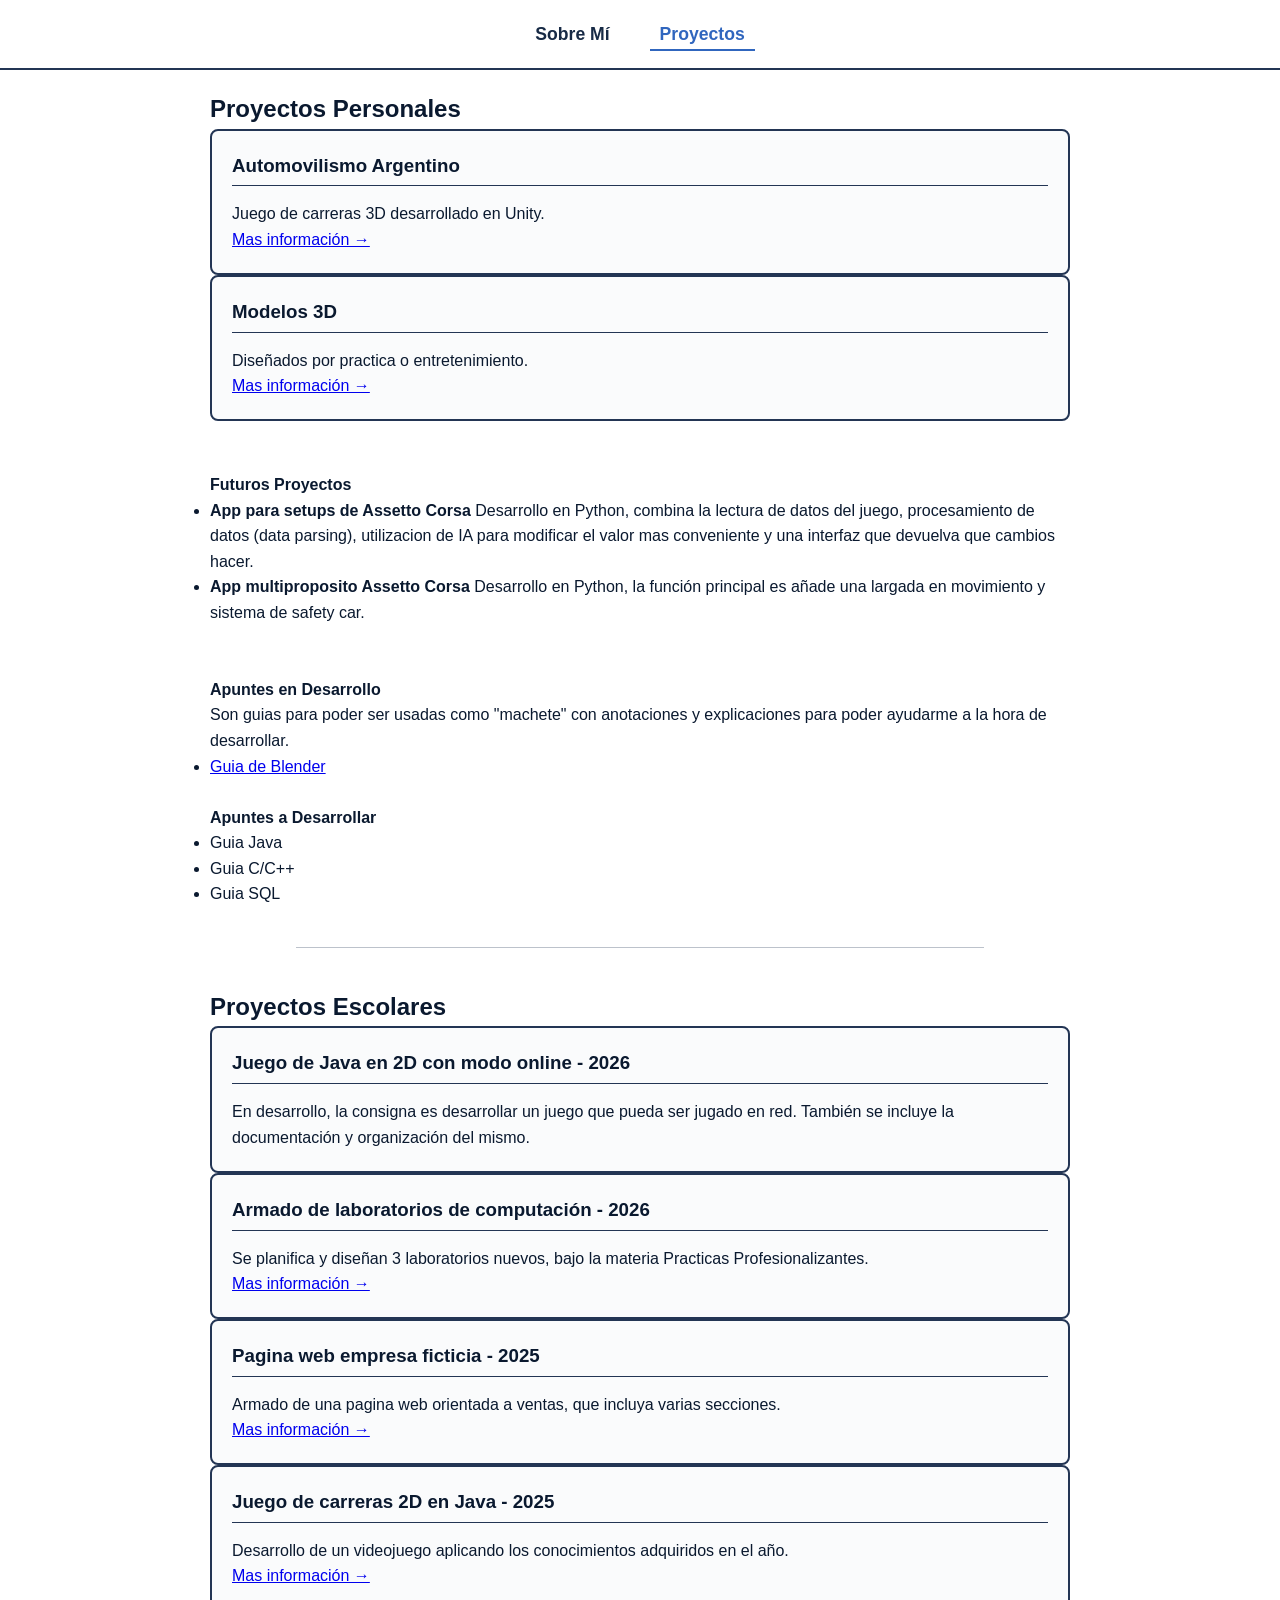
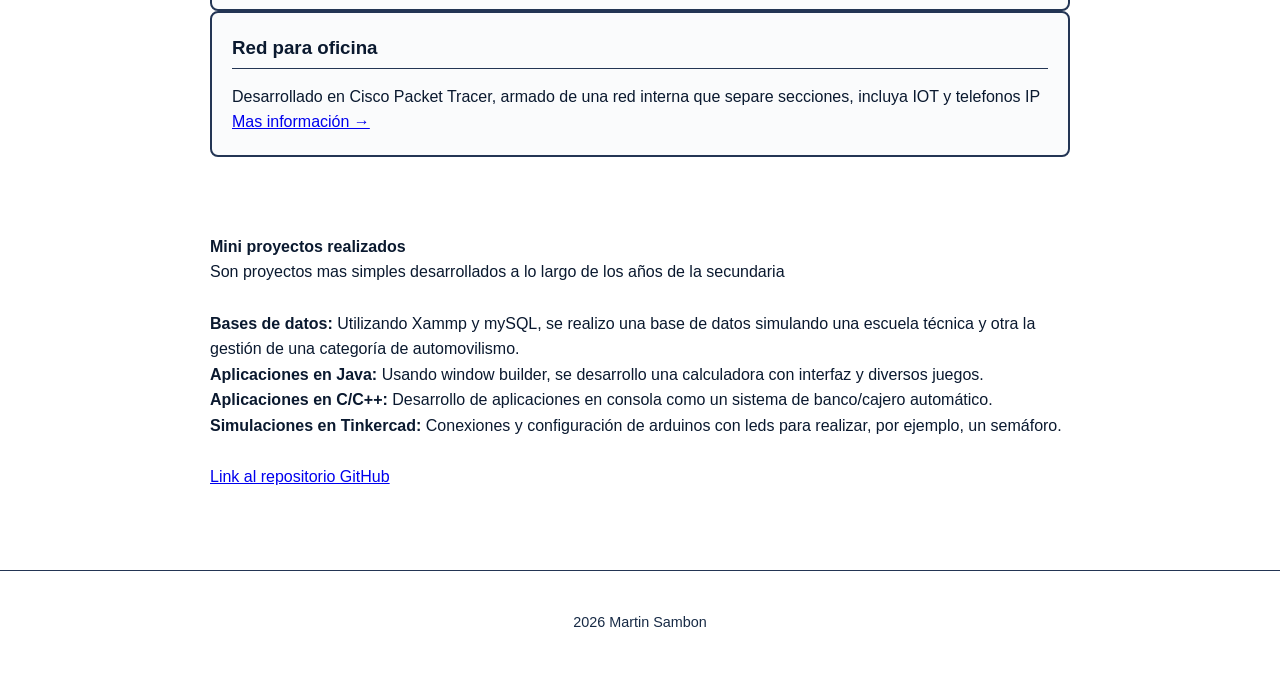
==== proyectos.html @ 6935e2fc "V2" ====
<!DOCTYPE html>
<html lang="es">
<head>
    <meta charset="UTF-8">
    <meta name="viewport" content="width=device-width, initial-scale=1.0">
    <title>Proyectos</title>
    <link rel="stylesheet" href="styles.css">
</head>
<body>

    <!-- Navegación principal -->
    <header>
        <nav>
            <ul>
                <li><a href="index.html">Sobre Mí</a></li>
                <li><a href="proyectos.html" class="active">Proyectos</a></li>
            </ul>
        </nav>
    </header>

    <main class="container">
         <!--  PROYECTOS PERSONALES                                   -->
        <section class="main-section">
            <h2>Proyectos Personales</h2>
            

            <div class="projects-personal-grid">
                
                <div class="interest-column">
                    <h3>Automovilismo Argentino</h3>
                    <p>Juego de carreras 3D desarrollado en Unity.</p>
                    <a href="proyectos/proyecto AA.html" class="project-link">Mas información &rarr;</a>
                </div>

                <div class="interest-column">
                    <h3>Modelos 3D</h3>
                    <p>Diseñados por practica o entretenimiento.</p>
                    <a href="proyectos/modelos 3d.html" class="project-link">Mas información  &rarr;</a>
                </div>

            </div>

            <br>
            <br>

            <div class="sub-project-box">
                <h4>Futuros Proyectos</h4>
                <ul class="simple-list">
                    <li><strong>App para setups de Assetto Corsa</strong> Desarrollo en Python, combina la lectura de datos del juego, procesamiento de datos (data parsing), 
                        utilizacion de IA para modificar el valor mas conveniente y una interfaz que devuelva que cambios hacer.</li>
                    <li><strong>App multiproposito Assetto Corsa</strong> Desarrollo en Python, la función principal es añade una largada en movimiento y sistema de safety car.</li>
                </ul>
            </div>

            <br>
            <br>

            <div class="sub-project-box">
                <h4>Apuntes en Desarrollo</h4>
                <p>Son guias para poder ser usadas como "machete" con anotaciones y explicaciones para poder ayudarme a la hora de desarrollar.</p>
                <ul class="drive-list">
                    <li><a href="https://docs.google.com/document/d/1LDLrqsU2wLgObq2bvg4SwnFFxh4azDF1sgLLjO8KKnU/edit?usp=sharing" target="_blank">Guia de Blender</a></li>
                </ul>
            </div>

            <br>

            <div class="sub-project-box">
                <h4>Apuntes a Desarrollar</h4>
                <ul class="simple-list">
                    <li>Guia Java</li>
                    <li>Guia C/C++</li>
                    <li>Guia SQL</li>
                </ul>
            </div>



        </section>

        <hr class="divider">

        <!--PROYECTOS ESCOLARES -->

        <section class="main-section">
            <h2>Proyectos Escolares</h2>
            
            <div class="academic-grid">
                
                <div class="interest-column">
                    <h3>Juego de Java en 2D con modo online   - 2026</h3>
                    <p>En desarrollo, la consigna es desarrollar un juego que pueda ser jugado en red. También se incluye la documentación y organización del mismo.</p>
                    
                </div>

                <div class="interest-column">
                    <h3>Armado de laboratorios de computación   - 2026</h3>
                    <p>Se planifica y diseñan 3 laboratorios nuevos, bajo la materia Practicas Profesionalizantes.</p>
                    <a href="proyectos/proyecto laboratorio.html" class="project-link">Mas información &rarr;</a>
                </div>

                <div class="interest-column">
                    <h3>Pagina web empresa ficticia   - 2025</h3>
                    <p>Armado de una pagina web orientada a ventas, que incluya varias secciones.</p>
                    <a href="proyectos/pagina web.html" class="project-link">Mas información &rarr;</a>
                </div>

                <div class="interest-column">
                    <h3>Juego de carreras 2D en Java   - 2025</h3>
                    <p>Desarrollo de un videojuego aplicando los conocimientos adquiridos en el año.</p>
                    <a href="proyectos/juego carreras 2D.html" class="project-link">Mas información &rarr;</a>
                </div>

                <div class="interest-column">
                    <h3>Red para oficina</h3>
                    <p>Desarrollado en Cisco Packet Tracer, armado de una red interna que separe secciones, incluya IOT y telefonos IP</p>
                    <a href="proyectos/sistema red.html" class="project-link">Mas información &rarr;</a>
                </div>

            </div>
            <br>
            <br>
            <br>

            <div class="sub-project-box other-projects-box">
                <h4>Mini proyectos realizados</h4>
                <p>Son proyectos mas simples desarrollados a lo largo de los años de la secundaria</p>
                <br>
                <ul><strong>Bases de datos:</strong> Utilizando Xammp y mySQL, se realizo una base de datos simulando una escuela técnica y otra la gestión de una categoría de automovilismo.</ul>
                <ul><strong>Aplicaciones en Java:</strong> Usando window builder, se desarrollo una calculadora con interfaz y diversos juegos.</ul>
                <ul><strong>Aplicaciones en C/C++:</strong> Desarrollo de aplicaciones en consola como un sistema de banco/cajero automático.</ul>
                <ul><strong>Simulaciones en Tinkercad:</strong> Conexiones y configuración de arduinos con leds para realizar, por ejemplo, un semáforo.</ul>
            </div>
        </section>
        <br>
        <a href="https://github.com/Martin079/Oficina-callcenter-redes-2025" target="_blank">Link al repositorio GitHub</a>
    </main>

    <footer>
        <p>2026 Martin Sambon</p>
    </footer>

</body>
</html>
---- styles.css ----
/* --- Variables de Color --- */
:root {
    --bg-color: #ffffff;
    --text-main: #0a192f;       /* Azul oscuro profundo */
    --text-muted: #172a45;      /* Azul oscuro secundario */
    --border-color: #233554;    /* Azul para bordes y líneas */
    --accent-color: #3066be;    /* Azul un poco más vivo para detalles activos */
}

/* --- Estilos Generales --- */
* {
    margin: 0;
    padding: 0;
    box-sizing: border-box;
}

body {
    font-family: 'Segoe UI', Tahoma, Geneva, Verdana, sans-serif;
    background-color: var(--bg-color);
    color: var(--text-main);
    line-height: 1.6;
}

.container {
    max-width: 900px;
    margin: 0 auto;
    padding: 20px;
}

/* --- Navegación --- */
header {
    border-bottom: 2px solid var(--border-color);
    padding: 20px 0;
}

nav ul {
    display: flex;
    justify-content: center;
    list-style: none;
    gap: 30px;
}

nav a {
    color: var(--text-muted);
    text-decoration: none;
    font-weight: 600;
    font-size: 1.1rem;
    padding: 5px 10px;
    transition: color 0.3s;
}

nav a:hover, nav a.active {
    color: var(--accent-color);
    border-bottom: 2px solid var(--accent-color);
}

/* --- Sección Perfil (Centrado con info a la derecha) --- */
.profile-section {
    display: flex;
    justify-content: center;
    margin: 40px 0;
}

.profile-card {
    display: flex;
    align-items: center;
    gap: 40px;
    max-width: 700px;
}

.profile-img {
    width: 150px;
    height: 150px;
    border-radius: 50%;
    object-fit: cover;
    border: 3px solid var(--border-color);
}

.profile-info h1 {
    font-size: 2rem;
    color: var(--text-main);
    margin-bottom: 10px;
}

.education-list {
    list-style-type: square;
    padding-left: 20px;
    color: var(--text-muted);
}

/* --- Párrafo Sobre Mí --- */
.bio-section {
    text-align: justify;
    font-size: 1.1rem;
    max-width: 750px;
    margin: 30px auto;
    color: var(--text-muted);
}

/* --- Separadores --- */
.divider {
    border: 0;
    height: 1px;
    background: var(--border-color);
    opacity: 0.3;
    margin: 40px auto;
    width: 80%;
}

/* --- Sección Intereses (3 Columnas) --- */
.interests-section h2 {
    text-align: center;
    margin-bottom: 30px;
    color: var(--text-main);
}

.interests-grid {
    display: grid;
    grid-template-columns: repeat(3, 1fr);
    gap: 25px;
}

.interest-column {
    border: 2px solid var(--border-color);
    padding: 20px;
    border-radius: 8px;
    background-color: #fafbfc; /* Un blanco roto muy sutil para dar profundidad */
}

.interest-column h3 {
    color: var(--text-main);
    margin-bottom: 15px;
    border-bottom: 1px solid var(--border-color);
    padding-bottom: 5px;
}

.interest-column ul {
    list-style-position: inside;
    color: var(--text-muted);
}

.interest-column li {
    margin-bottom: 8px;
}

/* --- Footer --- */
footer {
    text-align: center;
    padding: 40px 0;
    font-size: 0.9rem;
    color: var(--text-muted);
    border-top: 1px solid var(--border-color);
    margin-top: 60px;
}

/* --- Adaptación para celular --- */
@media (max-width: 768px) {
    .profile-card {
        flex-direction: column;
        text-align: center;
    }
    
    .education-list {
        list-style-position: inside;
        padding-left: 0;
    }

    .interests-grid {
        grid-template-columns: 1fr; /* Pasa a ser una sola columna en pantallas chicas */
    }

    /* ================================================================= */
    /* ESTILOS AÑADIDOS PARA LA SECCIÓN DE PROYECTOS                     */
    /* ================================================================= */

    /* Grid de 2 columnas para Proyectos Personales */
    .projects-personal-grid {
        display: grid;
        grid-template-columns: repeat(2, 1fr);
        gap: 25px;
        margin-bottom: 40px;
    }

    /* Cajas de subproyectos (Apuntes, Futuros, etc.) */
    .sub-project-box {
        margin-bottom: 25px;
        padding: 15px 20px;
        border-left: 4px solid var(--border-color);
        background-color: #fafbfc;
    }

    .sub-project-box h4 {
        color: var(--text-main);
        margin-bottom: 8px;
        font-size: 1.1rem;
    }

    .other-projects-box {
        margin-top: 40px;
    }

    /* Enlaces internos de proyectos */
    .project-link {
        display: inline-block;
        margin-top: 15px;
        color: var(--accent-color);
        text-decoration: none;
        font-weight: bold;
    }

    .project-link:hover {
        text-decoration: underline;
    }

    /* Listas dentro de subproyectos */
    .drive-list, .simple-list {
        padding-left: 20px;
        margin-top: 10px;
    }

    .drive-list a {
        color: var(--accent-color);
        text-decoration: none;
    }

    .drive-list a:hover {
        text-decoration: underline;
    }

    /* Tarjetas de detalles (Anclas) */
    .project-detail-card {
        border: 1px solid var(--border-color);
        padding: 25px;
        margin-bottom: 20px;
        border-radius: 8px;
        scroll-margin-top: 30px; /* Evita que la cabecera tape el título al saltar */
    }

    .project-detail-card h3 {
        margin-bottom: 10px;
        color: var(--text-main);
    }

    /* Grid adaptativo para los 5 proyectos escolares */
    .academic-grid {
        display: grid;
        grid-template-columns: repeat(auto-fit, minmax(240px, 1fr));
        gap: 25px;
    }

    /* Ajustes responsivos para pantallas pequeñas */
    @media (max-width: 768px) {
        .projects-personal-grid {
            grid-template-columns: 1fr;
        }
    }

    /* ESTILOS PARA LA PÁGINA INDIVIDUAL DE PROYECTO  */

    .project-header-section h1 {
        font-size: 2.5rem;
        color: var(--text-main);
        margin-bottom: 5px;
    }

    .project-subtitle {
        color: var(--accent-color);
        font-weight: 600;
        font-size: 1.1rem;
    }

    .project-detail-block {
        margin-bottom: 40px;
    }

    .project-detail-block h2 {
        color: var(--text-main);
        margin-bottom: 15px;
        font-size: 1.6rem;
    }

    .project-gallery {
        display: grid;
        grid-template-columns: repeat(auto-fit, minmax(250px, 1fr));
        gap: 20px;
        margin-top: 15px;
    }

    .gallery-img {
        width: 100%;
        height: auto;
        border: 2px solid var(--border-color);
        border-radius: 6px;
        object-fit: cover;
        transition: transform 0.3s ease;
    }

    .gallery-img:hover {
        transform: scale(1.02);
    }

    .project-explanation {
        color: var(--text-muted);
        text-align: justify;
    }

    /* --- Estilos para enlaces de contacto --- */
        .contact-link {
            color: var(--accent-color);
            text-decoration: none;
            font-weight: 500;
            transition: color 0.2s ease, text-decoration 0.2s ease;
        }

        .contact-link:hover {
            color: var(--text-main);
            text-decoration: underline; /* El subrayado solo aparece al pasar el cursor */
        }
}
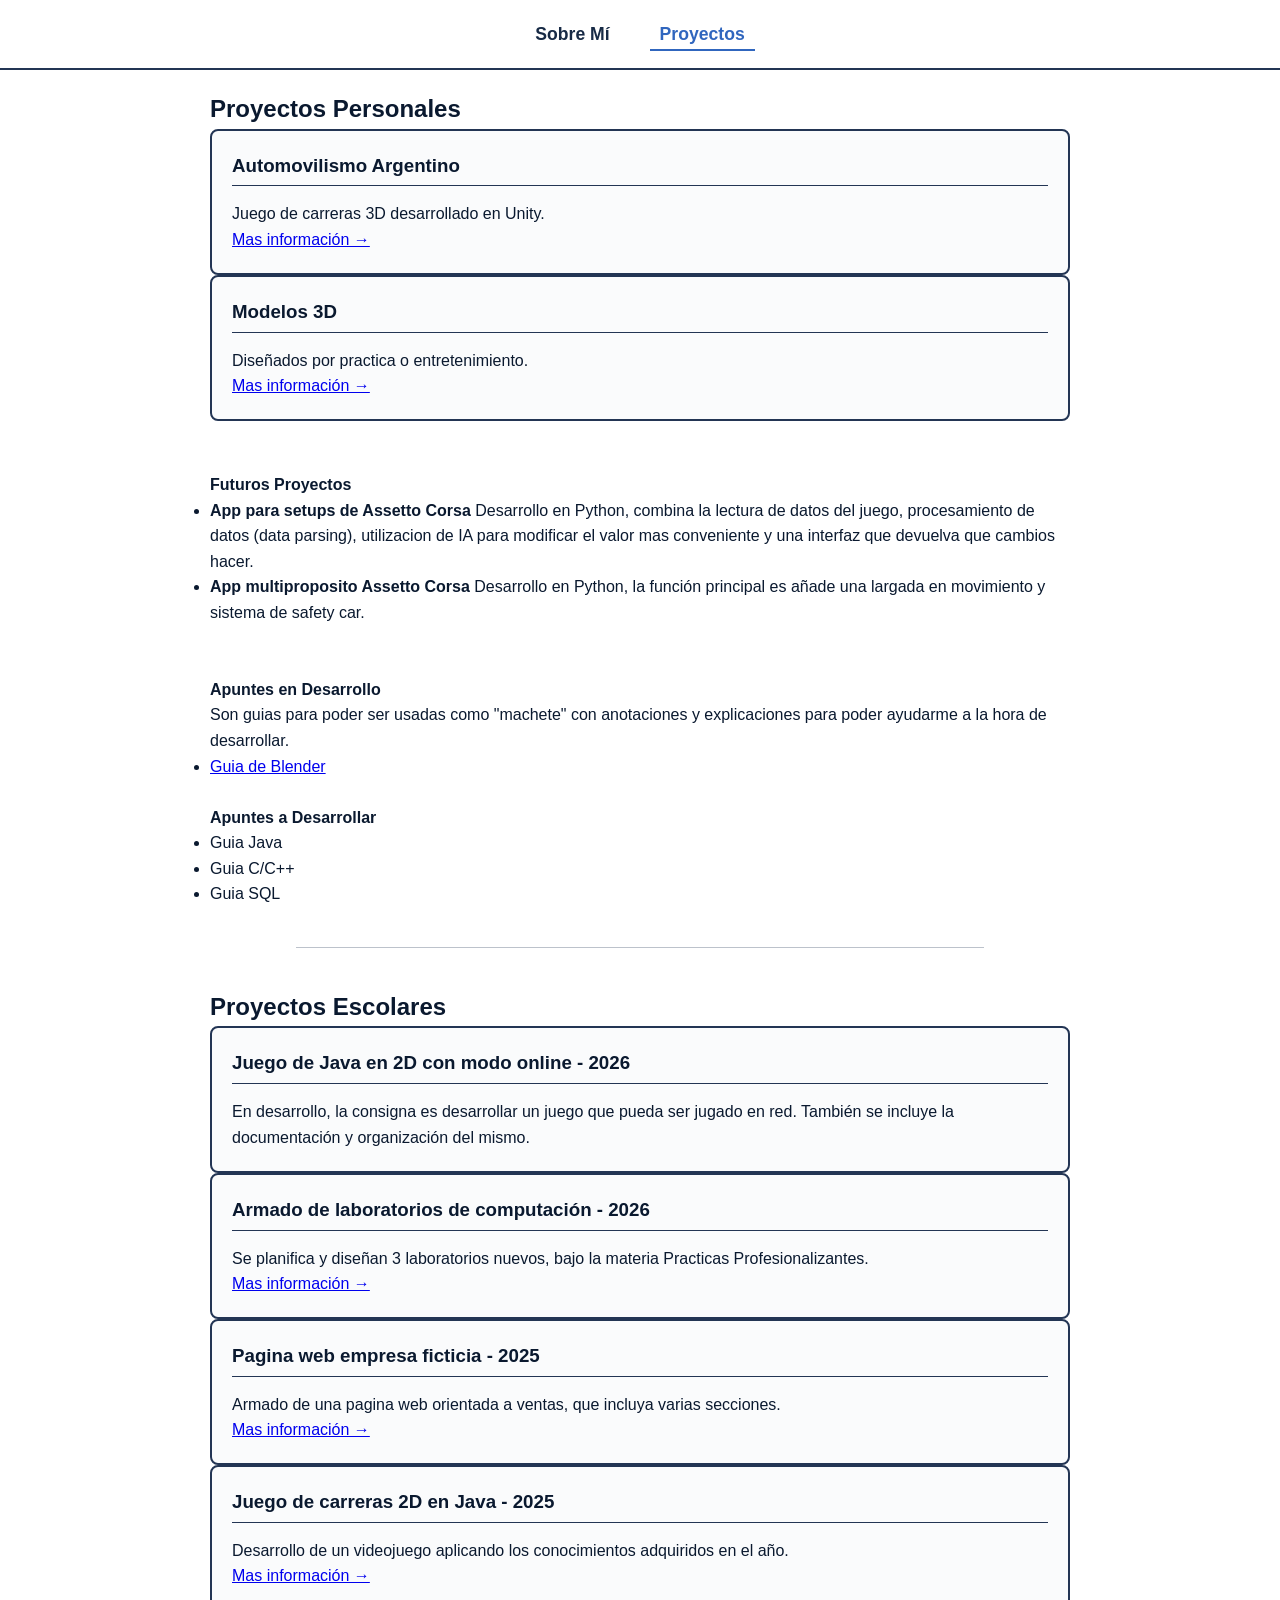
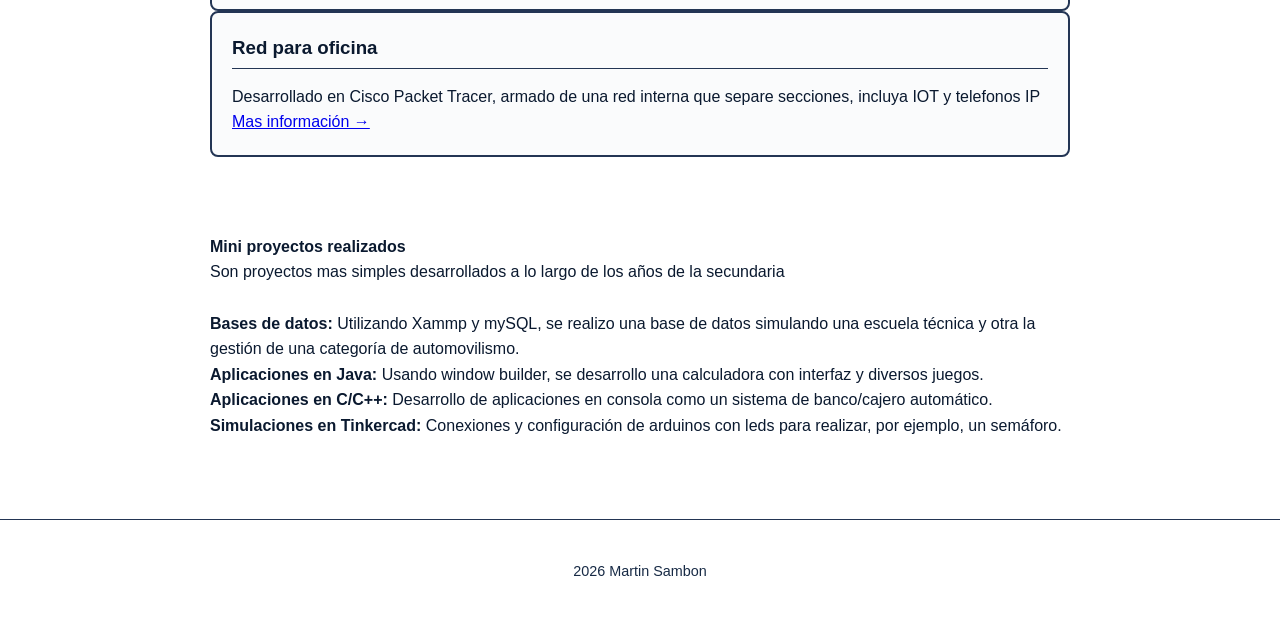
==== commit deffc894: "v2.1" ====
--- a/proyectos.html
+++ b/proyectos.html
@@ -132,8 +132,6 @@
                 <ul><strong>Simulaciones en Tinkercad:</strong> Conexiones y configuración de arduinos con leds para realizar, por ejemplo, un semáforo.</ul>
             </div>
         </section>
-        <br>
-        <a href="https://github.com/Martin079/Oficina-callcenter-redes-2025" target="_blank">Link al repositorio GitHub</a>
     </main>
 
     <footer>
--- a/styles.css
+++ b/styles.css
@@ -316,4 +316,46 @@
             color: var(--text-main);
             text-decoration: underline; /* El subrayado solo aparece al pasar el cursor */
         }
+
+        /* ================================================================= */
+/* DISEÑO RESPONSIVO PARA PROYECTOS Y DETALLES (MÓVILES)             */
+/* ================================================================= */
+
+@media (max-width: 768px) {
+    
+    /* 1. Ajuste para la cuadrícula de Proyectos Personales (pasa de 2 a 1 columna) */
+    .projects-personal-grid {
+        grid-template-columns: 1fr !important;
+        gap: 15px;
+    }
+
+    /* 2. Ajuste para la cuadrícula de 5 Proyectos Escolares */
+    /* El 'auto-fit' ya hace magia, pero reducimos el tamaño mínimo para que no se desborde en pantallas muy chicas */
+    .academic-grid {
+        grid-template-columns: repeat(auto-fit, minmax(200px, 1fr));
+        gap: 15px;
+    }
+
+    /* 3. Ajuste para la página individual de cada proyecto */
+    .project-header-section h1 {
+        font-size: 1.8rem; /* Achicamos un poco el título en el celular */
+        text-align: center;
+    }
+    
+    .project-subtitle {
+        text-align: center;
+        font-size: 1rem;
+    }
+
+    /* 4. Galería de imágenes individual (pasa a verse una imagen debajo de la otra) */
+    .project-gallery {
+        grid-template-columns: 1fr; 
+        gap: 15px;
+    }
+
+    /* 5. Cajas de subproyectos (Apuntes, etc.) */
+    .sub-project-box {
+        padding: 12px 15px; /* Un poco menos de espacio interno en móviles */
+    }
+}
 }
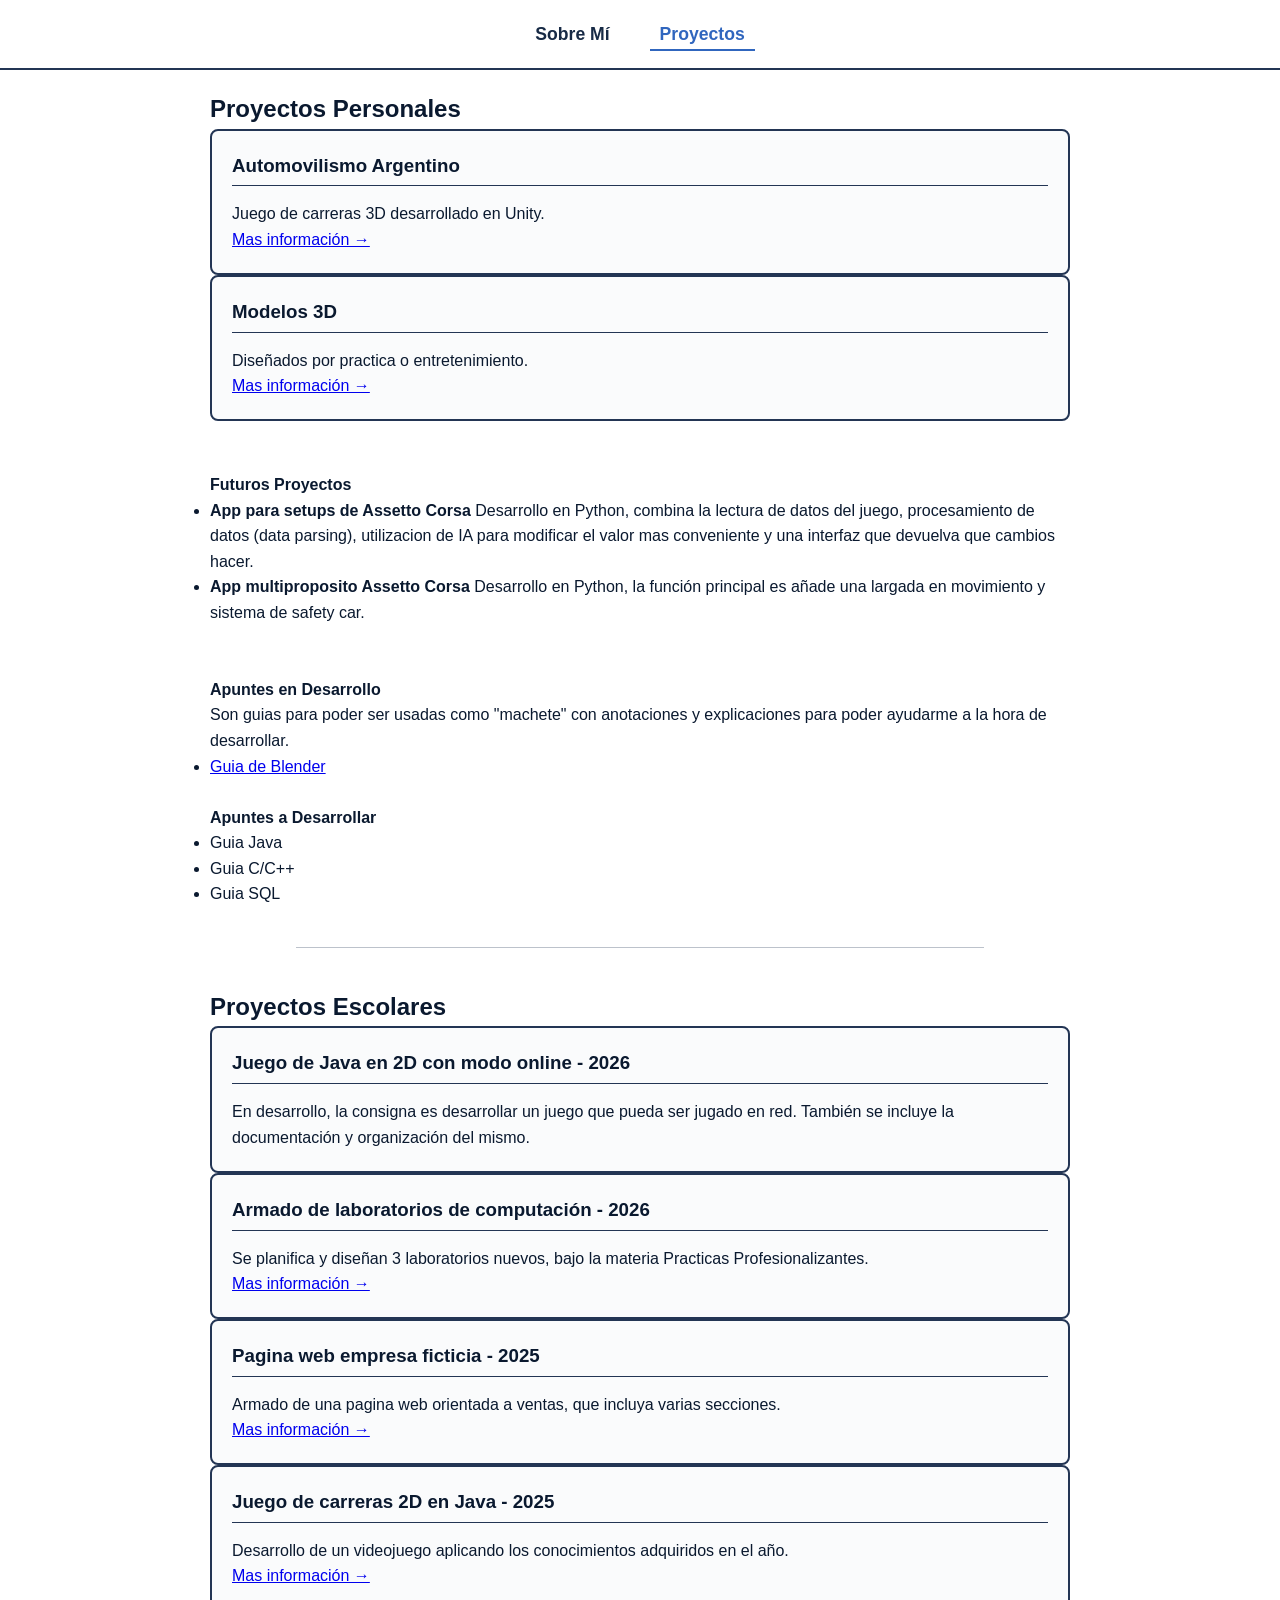
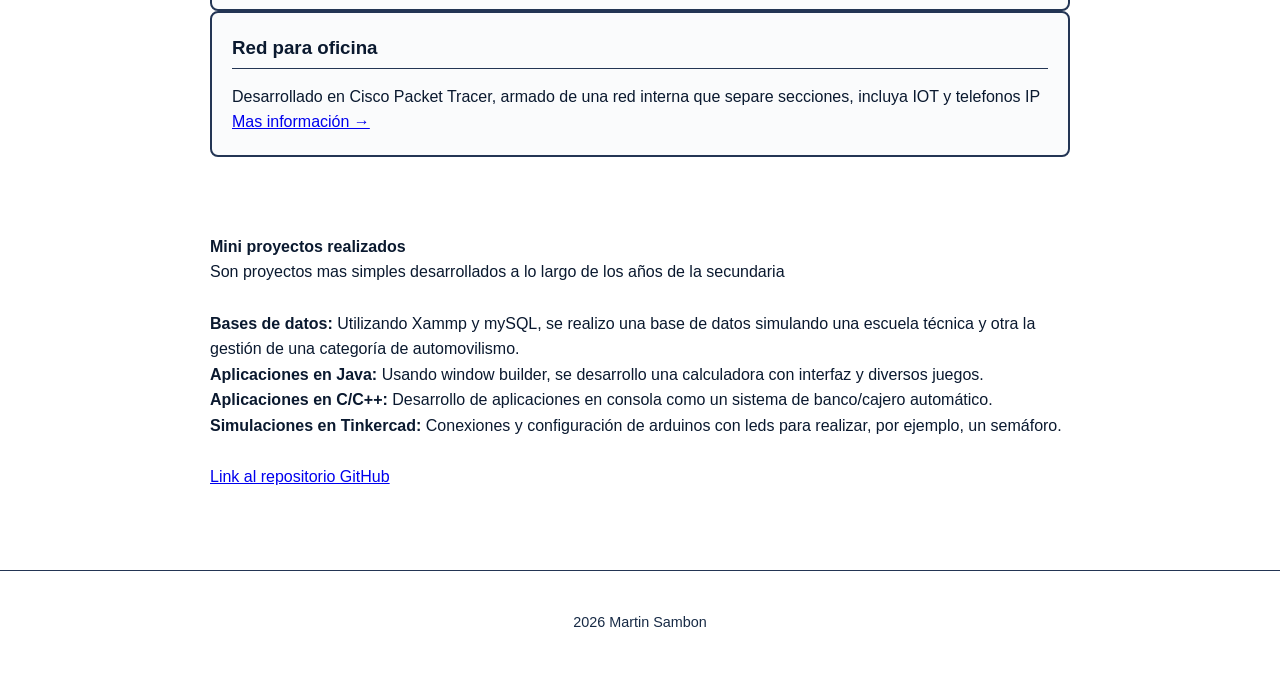
==== commit 9b5251c2: "Update proyectos.html" ====
--- a/proyectos.html
+++ b/proyectos.html
@@ -132,6 +132,9 @@
                 <ul><strong>Simulaciones en Tinkercad:</strong> Conexiones y configuración de arduinos con leds para realizar, por ejemplo, un semáforo.</ul>
             </div>
         </section>
+
+                <br>
+        <a href="https://github.com/Martin079/Oficina-callcenter-redes-2025" target="_blank">Link al repositorio GitHub</a>
     </main>
 
     <footer>
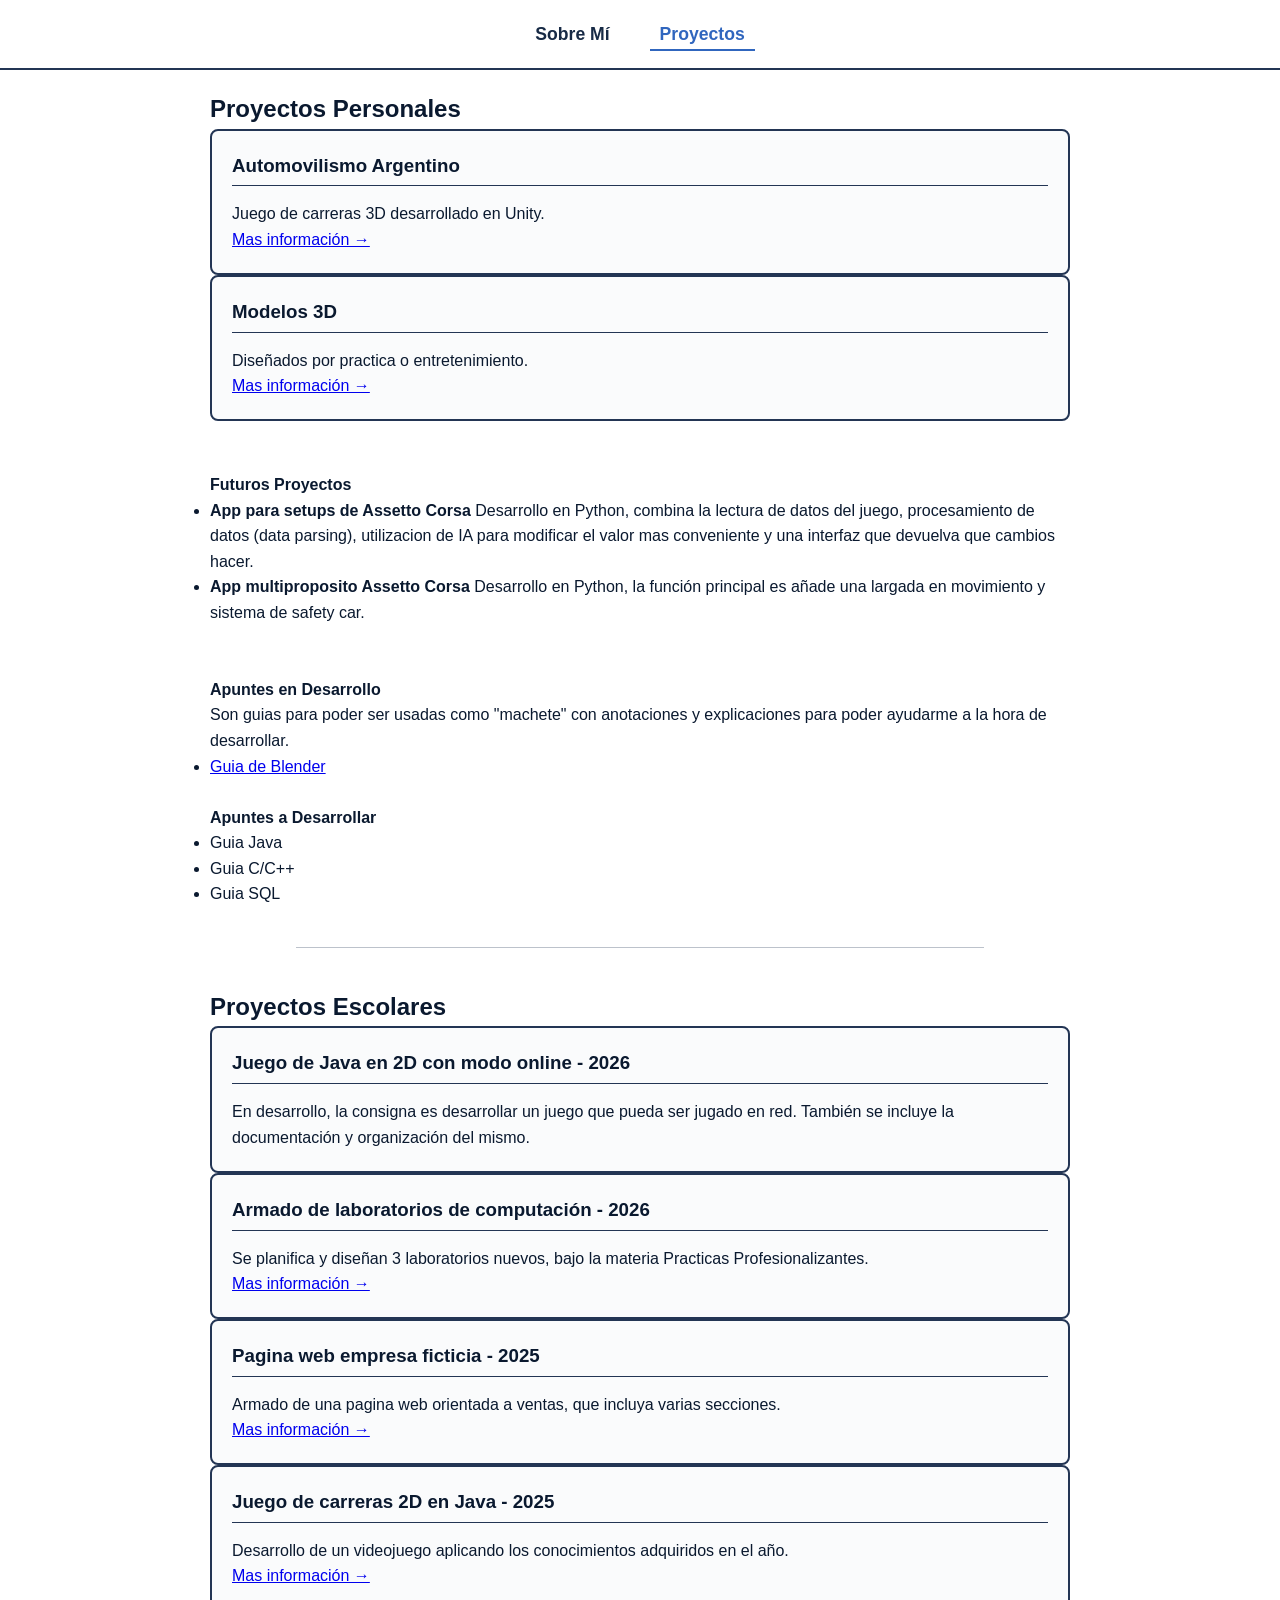
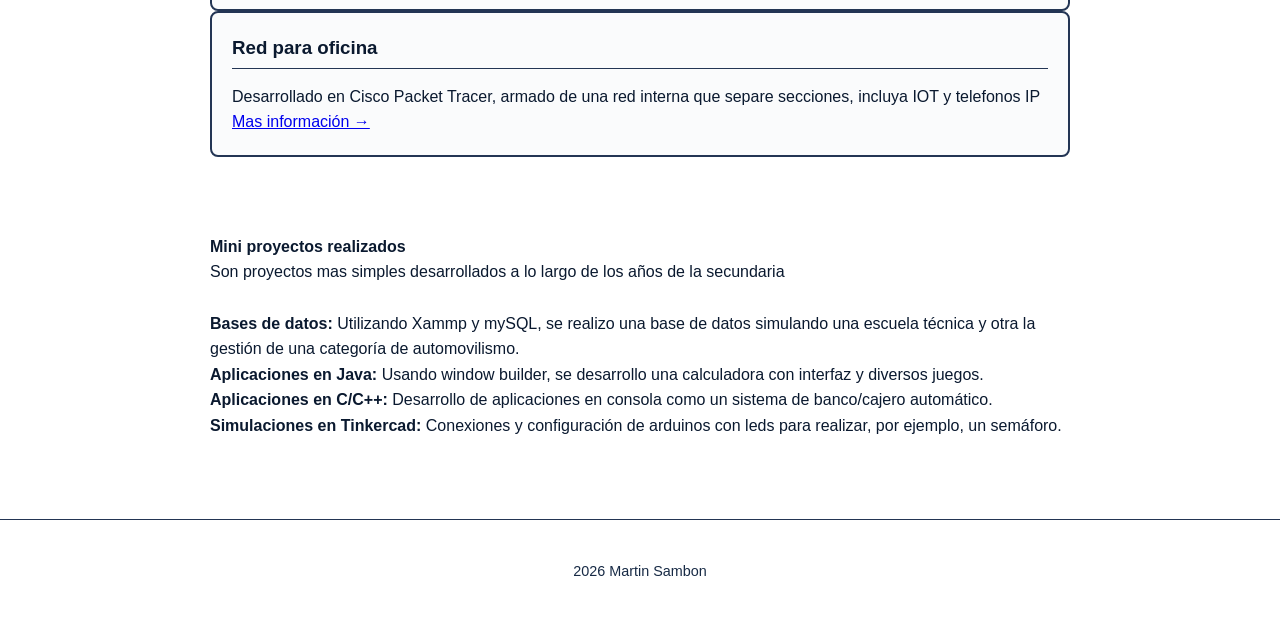
==== commit da7328a5: "Update proyectos.html" ====
--- a/proyectos.html
+++ b/proyectos.html
@@ -133,8 +133,6 @@
             </div>
         </section>
 
-                <br>
-        <a href="https://github.com/Martin079/Oficina-callcenter-redes-2025" target="_blank">Link al repositorio GitHub</a>
     </main>
 
     <footer>
